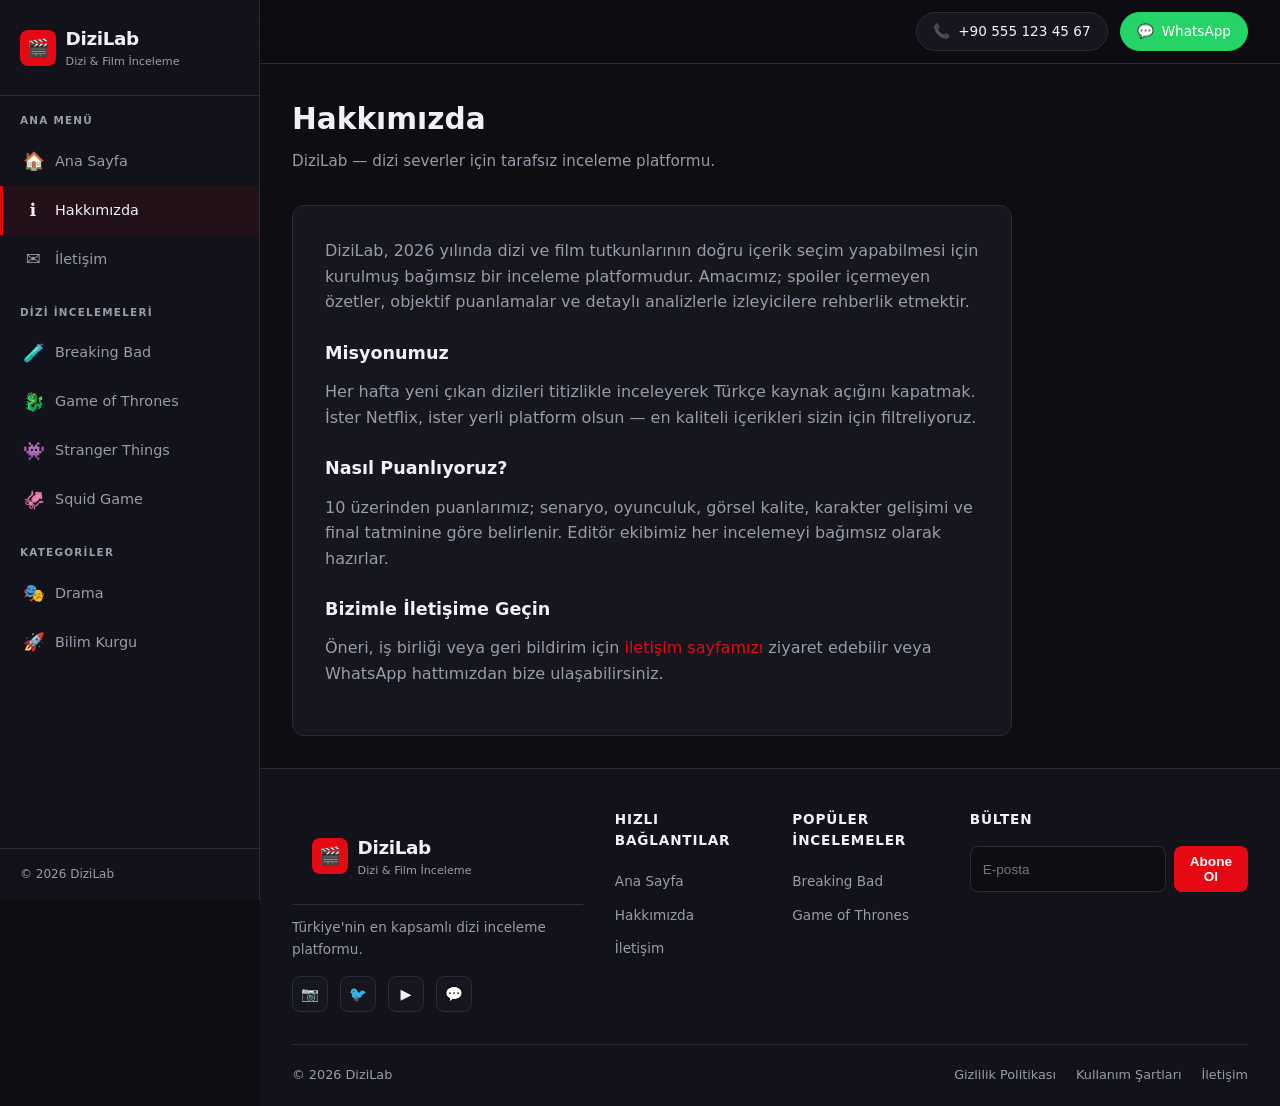
==== hakkimizda.html @ e3f66483 "Add files via upload" ====
<!DOCTYPE html>
<html lang="tr">
<head>
  <meta charset="UTF-8">
  <meta name="viewport" content="width=device-width, initial-scale=1.0">
  <meta name="description" content="DiziLab hakkında — misyonumuz ve ekibimiz.">
  <title>Hakkımızda | DiziLab</title>
  <link rel="stylesheet" href="css/style.css">
</head>
<body>
  <div class="sidebar-overlay"></div>
  <div class="layout">
    <aside class="sidebar">
      <div class="sidebar-logo">
        <a href="index.html"><div class="logo-icon">🎬</div><div><h1>DiziLab</h1><span>Dizi & Film İnceleme</span></div></a>
      </div>
      <nav class="sidebar-nav">
        <div class="nav-section">
          <div class="nav-section-title">Ana Menü</div>
          <a href="index.html" class="nav-link"><span class="icon">🏠</span> Ana Sayfa</a>
          <a href="hakkimizda.html" class="nav-link active"><span class="icon">ℹ️</span> Hakkımızda</a>
          <a href="iletisim.html" class="nav-link"><span class="icon">✉️</span> İletişim</a>
        </div>
        <div class="nav-section">
          <div class="nav-section-title">Dizi İncelemeleri</div>
          <a href="diziler/breaking-bad.html" class="nav-link"><span class="icon">🧪</span> Breaking Bad</a>
          <a href="diziler/game-of-thrones.html" class="nav-link"><span class="icon">🐉</span> Game of Thrones</a>
          <a href="diziler/stranger-things.html" class="nav-link"><span class="icon">👾</span> Stranger Things</a>
          <a href="diziler/squid-game.html" class="nav-link"><span class="icon">🦑</span> Squid Game</a>
        </div>
        <div class="nav-section">
          <div class="nav-section-title">Kategoriler</div>
          <a href="kategoriler/drama.html" class="nav-link"><span class="icon">🎭</span> Drama</a>
          <a href="kategoriler/bilim-kurgu.html" class="nav-link"><span class="icon">🚀</span> Bilim Kurgu</a>
        </div>
      </nav>
      <div class="sidebar-footer">© 2026 DiziLab</div>
    </aside>

    <div class="main-wrapper">
      <header class="topbar">
        <button class="menu-toggle" aria-label="Menüyü aç">☰</button>
        <div class="contact-links">
          <a href="tel:+905551234567" class="contact-btn phone">📞 <span class="label">+90 555 123 45 67</span></a>
          <a href="https://wa.me/905551234567" target="_blank" rel="noopener" class="contact-btn whatsapp">💬 <span class="label">WhatsApp</span></a>
        </div>
      </header>

      <main>
        <div class="page-header">
          <h2>Hakkımızda</h2>
          <p>DiziLab — dizi severler için tarafsız inceleme platformu.</p>
        </div>

        <div class="content-box">
          <p>DiziLab, 2026 yılında dizi ve film tutkunlarının doğru içerik seçim yapabilmesi için kurulmuş bağımsız bir inceleme platformudur. Amacımız; spoiler içermeyen özetler, objektif puanlamalar ve detaylı analizlerle izleyicilere rehberlik etmektir.</p>

          <h3 style="margin:1.5rem 0 0.75rem;font-size:1.1rem;">Misyonumuz</h3>
          <p>Her hafta yeni çıkan dizileri titizlikle inceleyerek Türkçe kaynak açığını kapatmak. İster Netflix, ister yerli platform olsun — en kaliteli içerikleri sizin için filtreliyoruz.</p>

          <h3 style="margin:1.5rem 0 0.75rem;font-size:1.1rem;">Nasıl Puanlıyoruz?</h3>
          <p>10 üzerinden puanlarımız; senaryo, oyunculuk, görsel kalite, karakter gelişimi ve final tatminine göre belirlenir. Editör ekibimiz her incelemeyi bağımsız olarak hazırlar.</p>

          <h3 style="margin:1.5rem 0 0.75rem;font-size:1.1rem;">Bizimle İletişime Geçin</h3>
          <p>Öneri, iş birliği veya geri bildirim için <a href="iletisim.html" style="color:var(--accent);">iletişim sayfamızı</a> ziyaret edebilir veya WhatsApp hattımızdan bize ulaşabilirsiniz.</p>
        </div>
      </main>

      <footer class="site-footer">
        <div class="footer-grid">
          <div class="footer-brand">
            <div class="sidebar-logo"><a href="index.html"><div class="logo-icon">🎬</div><div><h1>DiziLab</h1><span>Dizi & Film İnceleme</span></div></a></div>
            <p>Türkiye'nin en kapsamlı dizi inceleme platformu.</p>
            <div class="footer-social"><a href="#" class="social-icon">📷</a><a href="#" class="social-icon">🐦</a><a href="#" class="social-icon">▶️</a><a href="https://wa.me/905551234567" class="social-icon">💬</a></div>
          </div>
          <div class="footer-col"><h4>Hızlı Bağlantılar</h4><ul><li><a href="index.html">Ana Sayfa</a></li><li><a href="hakkimizda.html">Hakkımızda</a></li><li><a href="iletisim.html">İletişim</a></li></ul></div>
          <div class="footer-col"><h4>Popüler İncelemeler</h4><ul><li><a href="diziler/breaking-bad.html">Breaking Bad</a></li><li><a href="diziler/game-of-thrones.html">Game of Thrones</a></li></ul></div>
          <div class="footer-col"><h4>Bülten</h4><form class="footer-newsletter"><input type="email" placeholder="E-posta" required><button type="submit">Abone Ol</button></form></div>
        </div>
        <div class="footer-bottom"><span>© 2026 DiziLab</span><div class="footer-bottom-links"><a href="#">Gizlilik Politikası</a><a href="#">Kullanım Şartları</a><a href="iletisim.html">İletişim</a></div></div>
      </footer>
    </div>
  </div>
  <script src="js/main.js"></script>
</body>
</html>
---- css/style.css ----
/* ===== DiziLab — Dizi İnceleme Sitesi ===== */
:root {
  --bg-dark: #0d0d12;
  --bg-card: #16161f;
  --bg-sidebar: #12121a;
  --accent: #e50914;
  --accent-hover: #ff1a25;
  --gold: #f5c518;
  --text: #f0f0f5;
  --text-muted: #9a9aad;
  --border: #2a2a38;
  --sidebar-width: 260px;
  --header-height: 64px;
  --radius: 12px;
  --shadow: 0 8px 32px rgba(0, 0, 0, 0.45);
  --transition: 0.25s ease;
}

*,
*::before,
*::after {
  box-sizing: border-box;
  margin: 0;
  padding: 0;
}

html {
  scroll-behavior: smooth;
}

body {
  font-family: "Segoe UI", system-ui, -apple-system, sans-serif;
  background: var(--bg-dark);
  color: var(--text);
  line-height: 1.6;
  min-height: 100vh;
}

a {
  color: inherit;
  text-decoration: none;
}

img {
  max-width: 100%;
  display: block;
}

/* ===== Layout ===== */
.layout {
  display: flex;
  min-height: 100vh;
}

/* ===== Sidebar ===== */
.sidebar {
  width: var(--sidebar-width);
  background: var(--bg-sidebar);
  border-right: 1px solid var(--border);
  position: fixed;
  top: 0;
  left: 0;
  height: 100vh;
  overflow-y: auto;
  z-index: 100;
  display: flex;
  flex-direction: column;
  transition: transform var(--transition);
}

.sidebar-logo {
  padding: 1.5rem 1.25rem;
  border-bottom: 1px solid var(--border);
}

.sidebar-logo a {
  display: flex;
  align-items: center;
  gap: 0.6rem;
}

.sidebar-logo .logo-icon {
  width: 36px;
  height: 36px;
  background: var(--accent);
  border-radius: 8px;
  display: flex;
  align-items: center;
  justify-content: center;
  font-size: 1.1rem;
}

.sidebar-logo h1 {
  font-size: 1.15rem;
  font-weight: 700;
  letter-spacing: -0.02em;
}

.sidebar-logo span {
  display: block;
  font-size: 0.7rem;
  color: var(--text-muted);
  font-weight: 400;
}

.sidebar-nav {
  flex: 1;
  padding: 1rem 0;
}

.nav-section {
  margin-bottom: 1.25rem;
}

.nav-section-title {
  font-size: 0.65rem;
  text-transform: uppercase;
  letter-spacing: 0.12em;
  color: var(--text-muted);
  padding: 0 1.25rem 0.5rem;
  font-weight: 600;
}

.nav-link {
  display: flex;
  align-items: center;
  gap: 0.75rem;
  padding: 0.65rem 1.25rem;
  color: var(--text-muted);
  font-size: 0.9rem;
  transition: all var(--transition);
  border-left: 3px solid transparent;
}

.nav-link:hover,
.nav-link.active {
  color: var(--text);
  background: rgba(229, 9, 20, 0.08);
  border-left-color: var(--accent);
}

.nav-link .icon {
  font-size: 1.1rem;
  width: 1.25rem;
  text-align: center;
}

.sidebar-footer {
  padding: 1rem 1.25rem;
  border-top: 1px solid var(--border);
  font-size: 0.75rem;
  color: var(--text-muted);
}

/* ===== Main area ===== */
.main-wrapper {
  margin-left: var(--sidebar-width);
  flex: 1;
  display: flex;
  flex-direction: column;
  min-height: 100vh;
}

/* ===== Top bar ===== */
.topbar {
  height: var(--header-height);
  background: rgba(13, 13, 18, 0.92);
  backdrop-filter: blur(12px);
  border-bottom: 1px solid var(--border);
  display: flex;
  align-items: center;
  justify-content: flex-end;
  padding: 0 2rem;
  position: sticky;
  top: 0;
  z-index: 50;
}

.contact-links {
  display: flex;
  align-items: center;
  gap: 0.75rem;
}

.contact-btn {
  display: inline-flex;
  align-items: center;
  gap: 0.5rem;
  padding: 0.45rem 1rem;
  border-radius: 999px;
  font-size: 0.85rem;
  font-weight: 500;
  transition: all var(--transition);
  border: 1px solid var(--border);
}

.contact-btn.phone {
  background: var(--bg-card);
  color: var(--text);
}

.contact-btn.phone:hover {
  border-color: var(--gold);
  color: var(--gold);
}

.contact-btn.whatsapp {
  background: #25d366;
  border-color: #25d366;
  color: #fff;
}

.contact-btn.whatsapp:hover {
  background: #1ebe57;
  transform: translateY(-1px);
}

.menu-toggle {
  display: none;
  background: none;
  border: 1px solid var(--border);
  color: var(--text);
  padding: 0.4rem 0.6rem;
  border-radius: 8px;
  cursor: pointer;
  font-size: 1.2rem;
  margin-right: auto;
}

/* ===== Main content ===== */
main {
  flex: 1;
  padding: 2rem;
}

.page-header {
  margin-bottom: 2rem;
}

.page-header h2 {
  font-size: 1.85rem;
  font-weight: 700;
  margin-bottom: 0.35rem;
}

.page-header p {
  color: var(--text-muted);
  font-size: 0.95rem;
}

/* Hero */
.hero {
  background: linear-gradient(135deg, rgba(229, 9, 20, 0.15) 0%, rgba(13, 13, 18, 0) 60%),
    var(--bg-card);
  border: 1px solid var(--border);
  border-radius: var(--radius);
  padding: 2.5rem;
  margin-bottom: 2.5rem;
  display: grid;
  grid-template-columns: 1fr 280px;
  gap: 2rem;
  align-items: center;
}

.hero-content h2 {
  font-size: 2rem;
  margin-bottom: 0.75rem;
  line-height: 1.2;
}

.hero-content p {
  color: var(--text-muted);
  margin-bottom: 1.25rem;
  max-width: 520px;
}

.hero-badge {
  display: inline-block;
  background: var(--accent);
  color: #fff;
  font-size: 0.7rem;
  font-weight: 700;
  text-transform: uppercase;
  letter-spacing: 0.08em;
  padding: 0.25rem 0.65rem;
  border-radius: 4px;
  margin-bottom: 0.75rem;
}

.hero-poster img {
  border-radius: var(--radius);
  box-shadow: var(--shadow);
  width: 100%;
  aspect-ratio: 2/3;
  object-fit: cover;
}

.btn {
  display: inline-flex;
  align-items: center;
  gap: 0.4rem;
  padding: 0.6rem 1.25rem;
  border-radius: 8px;
  font-size: 0.9rem;
  font-weight: 600;
  transition: all var(--transition);
  cursor: pointer;
  border: none;
}

.btn-primary {
  background: var(--accent);
  color: #fff;
}

.btn-primary:hover {
  background: var(--accent-hover);
  transform: translateY(-1px);
}

.btn-outline {
  background: transparent;
  border: 1px solid var(--border);
  color: var(--text);
}

.btn-outline:hover {
  border-color: var(--text-muted);
}

/* Grid cards */
.section-title {
  font-size: 1.25rem;
  font-weight: 700;
  margin-bottom: 1.25rem;
  display: flex;
  align-items: center;
  gap: 0.5rem;
}

.section-title::before {
  content: "";
  width: 4px;
  height: 1.25rem;
  background: var(--accent);
  border-radius: 2px;
}

.card-grid {
  display: grid;
  grid-template-columns: repeat(auto-fill, minmax(200px, 1fr));
  gap: 1.25rem;
  margin-bottom: 2.5rem;
}

.card {
  background: var(--bg-card);
  border: 1px solid var(--border);
  border-radius: var(--radius);
  overflow: hidden;
  transition: all var(--transition);
}

.card:hover {
  transform: translateY(-4px);
  border-color: rgba(229, 9, 20, 0.4);
  box-shadow: var(--shadow);
}

.card-poster {
  position: relative;
  overflow: hidden;
}

.card-poster img {
  width: 100%;
  aspect-ratio: 2/3;
  object-fit: cover;
  transition: transform 0.4s ease;
}

.card:hover .card-poster img {
  transform: scale(1.05);
}

.card-rating {
  position: absolute;
  top: 0.5rem;
  right: 0.5rem;
  background: rgba(0, 0, 0, 0.75);
  color: var(--gold);
  font-size: 0.75rem;
  font-weight: 700;
  padding: 0.2rem 0.5rem;
  border-radius: 6px;
  display: flex;
  align-items: center;
  gap: 0.2rem;
}

.card-body {
  padding: 1rem;
}

.card-body h3 {
  font-size: 0.95rem;
  font-weight: 600;
  margin-bottom: 0.35rem;
}

.card-meta {
  font-size: 0.75rem;
  color: var(--text-muted);
  margin-bottom: 0.5rem;
}

.card-body p {
  font-size: 0.8rem;
  color: var(--text-muted);
  display: -webkit-box;
  -webkit-line-clamp: 2;
  -webkit-box-orient: vertical;
  overflow: hidden;
}

/* Review detail page */
.review-detail {
  display: grid;
  grid-template-columns: 280px 1fr;
  gap: 2.5rem;
  align-items: start;
}

.review-poster img {
  border-radius: var(--radius);
  box-shadow: var(--shadow);
  width: 100%;
  aspect-ratio: 2/3;
  object-fit: cover;
}

.review-info h2 {
  font-size: 2rem;
  margin-bottom: 0.5rem;
}

.review-meta {
  display: flex;
  flex-wrap: wrap;
  gap: 1rem;
  margin-bottom: 1.5rem;
  font-size: 0.85rem;
  color: var(--text-muted);
}

.review-meta span {
  display: inline-flex;
  align-items: center;
  gap: 0.35rem;
}

.rating-large {
  font-size: 1.5rem;
  color: var(--gold);
  font-weight: 700;
  margin-bottom: 1.5rem;
}

.review-content h3 {
  font-size: 1.1rem;
  margin: 1.5rem 0 0.75rem;
  color: var(--text);
}

.review-content p {
  color: var(--text-muted);
  margin-bottom: 1rem;
  font-size: 0.95rem;
}

.pros-cons {
  display: grid;
  grid-template-columns: 1fr 1fr;
  gap: 1.25rem;
  margin-top: 1.5rem;
}

.pros-cons-box {
  background: var(--bg-card);
  border: 1px solid var(--border);
  border-radius: var(--radius);
  padding: 1.25rem;
}

.pros-cons-box h4 {
  font-size: 0.9rem;
  margin-bottom: 0.75rem;
}

.pros-cons-box.pros h4 {
  color: #4ade80;
}

.pros-cons-box.cons h4 {
  color: #f87171;
}

.pros-cons-box ul {
  list-style: none;
  font-size: 0.85rem;
  color: var(--text-muted);
}

.pros-cons-box li {
  padding: 0.25rem 0;
  padding-left: 1.25rem;
  position: relative;
}

.pros-cons-box.pros li::before {
  content: "✓";
  position: absolute;
  left: 0;
  color: #4ade80;
}

.pros-cons-box.cons li::before {
  content: "✗";
  position: absolute;
  left: 0;
  color: #f87171;
}

/* About & Contact */
.content-box {
  background: var(--bg-card);
  border: 1px solid var(--border);
  border-radius: var(--radius);
  padding: 2rem;
  max-width: 720px;
}

.content-box p {
  color: var(--text-muted);
  margin-bottom: 1rem;
}

.contact-form {
  display: grid;
  gap: 1rem;
  max-width: 520px;
  margin-top: 1.5rem;
}

.form-group label {
  display: block;
  font-size: 0.85rem;
  margin-bottom: 0.35rem;
  color: var(--text-muted);
}

.form-group input,
.form-group textarea,
.form-group select {
  width: 100%;
  padding: 0.65rem 0.85rem;
  background: var(--bg-dark);
  border: 1px solid var(--border);
  border-radius: 8px;
  color: var(--text);
  font-family: inherit;
  font-size: 0.9rem;
  transition: border-color var(--transition);
}

.form-group input:focus,
.form-group textarea:focus,
.form-group select:focus {
  outline: none;
  border-color: var(--accent);
}

.form-group textarea {
  min-height: 120px;
  resize: vertical;
}

/* ===== Footer ===== */
.site-footer {
  background: var(--bg-sidebar);
  border-top: 1px solid var(--border);
  padding: 2.5rem 2rem 1.25rem;
}

.footer-grid {
  display: grid;
  grid-template-columns: 2fr 1fr 1fr 1fr;
  gap: 2rem;
  margin-bottom: 2rem;
}

.footer-brand p {
  color: var(--text-muted);
  font-size: 0.85rem;
  margin-top: 0.75rem;
  max-width: 280px;
}

.footer-col h4 {
  font-size: 0.85rem;
  text-transform: uppercase;
  letter-spacing: 0.06em;
  margin-bottom: 1rem;
  color: var(--text);
}

.footer-col ul {
  list-style: none;
}

.footer-col li {
  margin-bottom: 0.5rem;
}

.footer-col a {
  color: var(--text-muted);
  font-size: 0.85rem;
  transition: color var(--transition);
}

.footer-col a:hover {
  color: var(--accent);
}

.footer-social {
  display: flex;
  gap: 0.75rem;
  margin-top: 1rem;
}

.social-icon {
  width: 36px;
  height: 36px;
  border-radius: 8px;
  background: var(--bg-card);
  border: 1px solid var(--border);
  display: flex;
  align-items: center;
  justify-content: center;
  font-size: 0.9rem;
  transition: all var(--transition);
}

.social-icon:hover {
  background: var(--accent);
  border-color: var(--accent);
}

.footer-newsletter {
  display: flex;
  gap: 0.5rem;
  margin-top: 0.75rem;
}

.footer-newsletter input {
  flex: 1;
  padding: 0.5rem 0.75rem;
  background: var(--bg-dark);
  border: 1px solid var(--border);
  border-radius: 8px;
  color: var(--text);
  font-size: 0.85rem;
}

.footer-newsletter button {
  padding: 0.5rem 1rem;
  background: var(--accent);
  color: #fff;
  border: none;
  border-radius: 8px;
  cursor: pointer;
  font-size: 0.85rem;
  font-weight: 600;
}

.footer-bottom {
  border-top: 1px solid var(--border);
  padding-top: 1.25rem;
  display: flex;
  flex-wrap: wrap;
  justify-content: space-between;
  align-items: center;
  gap: 1rem;
  font-size: 0.8rem;
  color: var(--text-muted);
}

.footer-bottom-links {
  display: flex;
  gap: 1.25rem;
}

.footer-bottom-links a:hover {
  color: var(--text);
}

/* Overlay for mobile sidebar */
.sidebar-overlay {
  display: none;
  position: fixed;
  inset: 0;
  background: rgba(0, 0, 0, 0.6);
  z-index: 99;
}

/* ===== Responsive ===== */
@media (max-width: 900px) {
  .hero {
    grid-template-columns: 1fr;
  }

  .hero-poster {
    max-width: 220px;
    margin: 0 auto;
  }

  .review-detail {
    grid-template-columns: 1fr;
  }

  .review-poster {
    max-width: 240px;
    margin: 0 auto;
  }

  .footer-grid {
    grid-template-columns: 1fr 1fr;
  }

  .pros-cons {
    grid-template-columns: 1fr;
  }
}

@media (max-width: 768px) {
  .sidebar {
    transform: translateX(-100%);
  }

  .sidebar.open {
    transform: translateX(0);
  }

  .sidebar-overlay.open {
    display: block;
  }

  .main-wrapper {
    margin-left: 0;
  }

  .menu-toggle {
    display: block;
  }

  .topbar {
    justify-content: space-between;
  }

  main {
    padding: 1.25rem;
  }

  .contact-btn span.label {
    display: none;
  }

  .footer-grid {
    grid-template-columns: 1fr;
  }
}
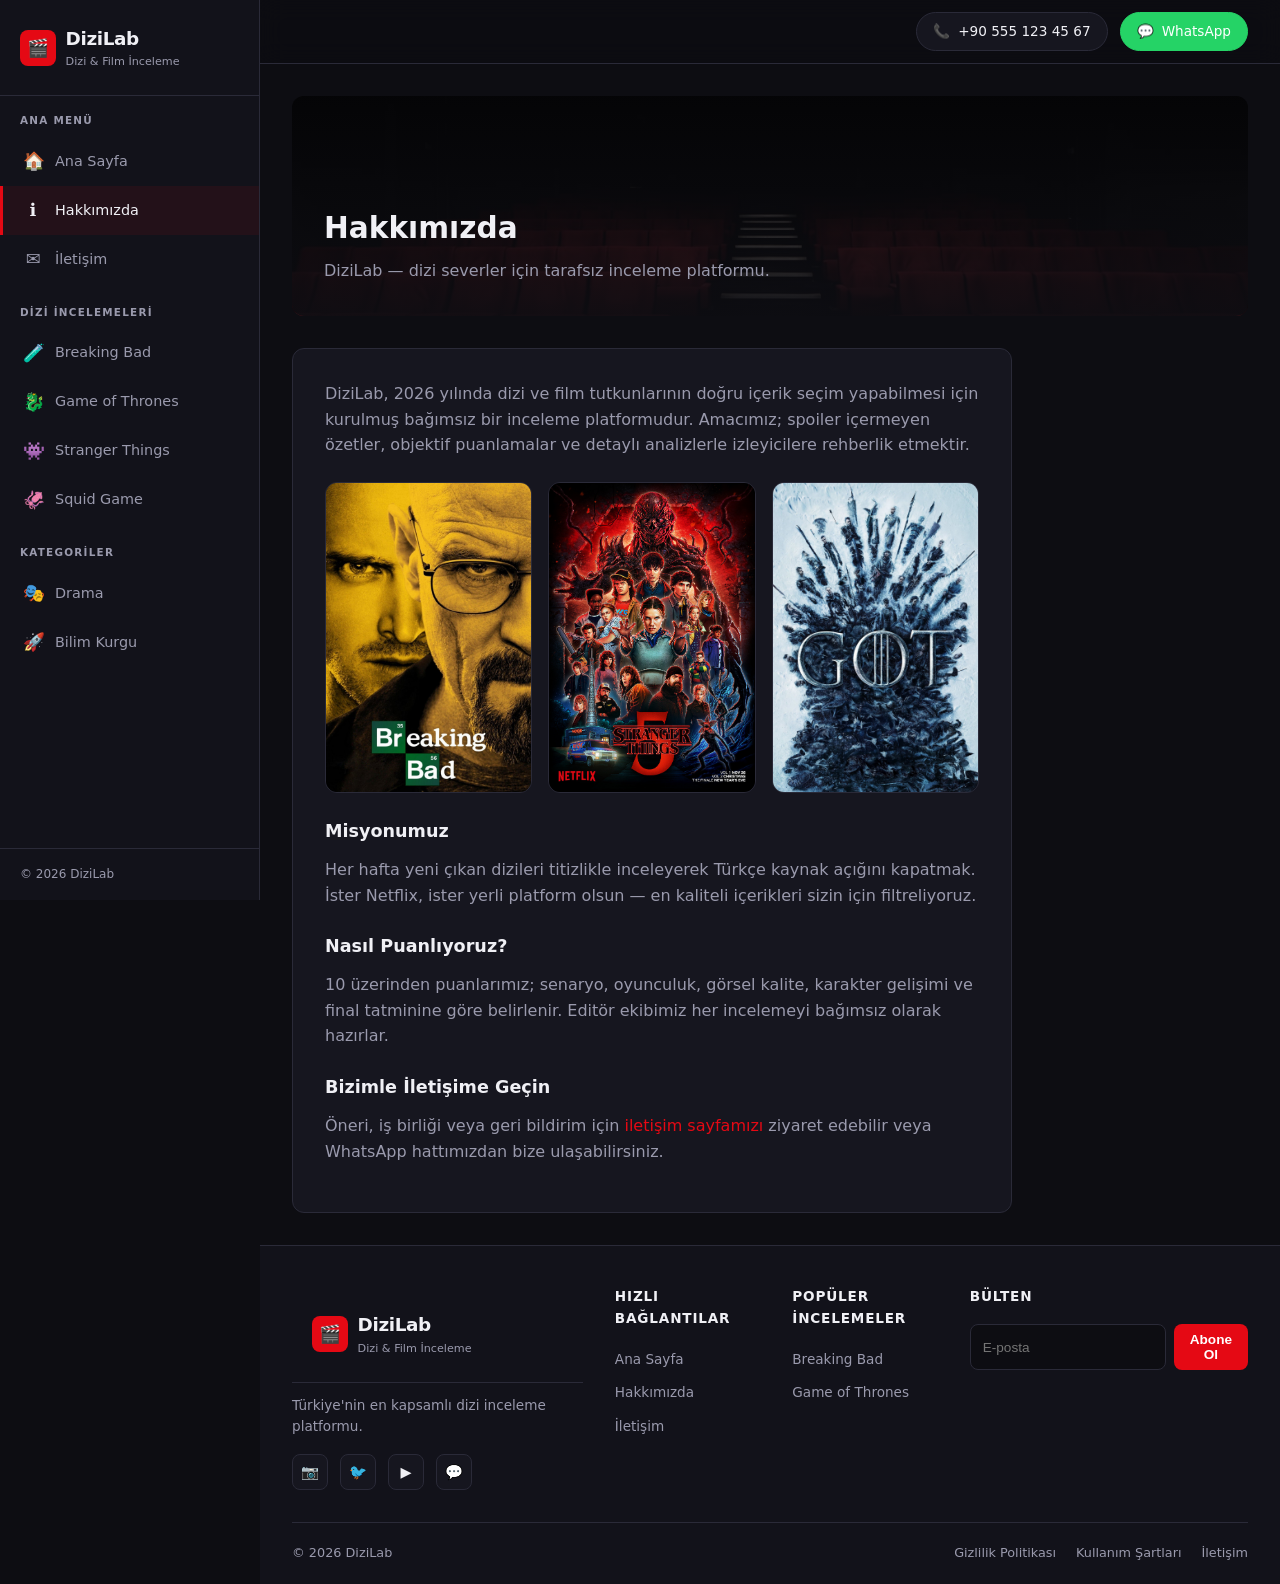
==== commit 1fe1ad02: "Add files via upload" ====
--- a/hakkimizda.html
+++ b/hakkimizda.html
@@ -47,13 +47,22 @@
       </header>
 
       <main>
-        <div class="page-header">
-          <h2>Hakkımızda</h2>
-          <p>DiziLab — dizi severler için tarafsız inceleme platformu.</p>
-        </div>
+        <section class="page-banner">
+          <img src="images/banner-sinema.jpg" alt="Sinema salonu">
+          <div class="page-banner-content">
+            <h2>Hakkımızda</h2>
+            <p>DiziLab — dizi severler için tarafsız inceleme platformu.</p>
+          </div>
+        </section>
 
         <div class="content-box">
           <p>DiziLab, 2026 yılında dizi ve film tutkunlarının doğru içerik seçim yapabilmesi için kurulmuş bağımsız bir inceleme platformudur. Amacımız; spoiler içermeyen özetler, objektif puanlamalar ve detaylı analizlerle izleyicilere rehberlik etmektir.</p>
+
+          <div class="about-gallery">
+            <img src="images/breaking-bad.jpg" alt="Breaking Bad afişi">
+            <img src="images/stranger-things.jpg" alt="Stranger Things afişi">
+            <img src="images/game-of-thrones.jpg" alt="Game of Thrones afişi">
+          </div>
 
           <h3 style="margin:1.5rem 0 0.75rem;font-size:1.1rem;">Misyonumuz</h3>
           <p>Her hafta yeni çıkan dizileri titizlikle inceleyerek Türkçe kaynak açığını kapatmak. İster Netflix, ister yerli platform olsun — en kaliteli içerikleri sizin için filtreliyoruz.</p>
--- a/css/style.css
+++ b/css/style.css
@@ -233,6 +233,46 @@
   padding: 2rem;
 }
 
+.page-banner {
+  position: relative;
+  border-radius: var(--radius);
+  overflow: hidden;
+  margin-bottom: 2rem;
+  min-height: 220px;
+  display: flex;
+  align-items: flex-end;
+}
+
+.page-banner img {
+  position: absolute;
+  inset: 0;
+  width: 100%;
+  height: 100%;
+  object-fit: cover;
+}
+
+.page-banner::after {
+  content: "";
+  position: absolute;
+  inset: 0;
+  background: linear-gradient(to top, rgba(13, 13, 18, 0.95) 0%, rgba(13, 13, 18, 0.35) 100%);
+}
+
+.page-banner-content {
+  position: relative;
+  z-index: 1;
+  padding: 2rem;
+}
+
+.page-banner-content h2 {
+  font-size: 1.85rem;
+  margin-bottom: 0.35rem;
+}
+
+.page-banner-content p {
+  color: var(--text-muted);
+}
+
 .page-header {
   margin-bottom: 2rem;
 }
@@ -293,6 +333,8 @@
   width: 100%;
   aspect-ratio: 2/3;
   object-fit: cover;
+  min-height: 320px;
+  background: var(--bg-dark);
 }
 
 .btn {
@@ -377,6 +419,8 @@
   aspect-ratio: 2/3;
   object-fit: cover;
   transition: transform 0.4s ease;
+  background: var(--bg-dark);
+  min-height: 280px;
 }
 
 .card:hover .card-poster img {
@@ -437,6 +481,23 @@
   width: 100%;
   aspect-ratio: 2/3;
   object-fit: cover;
+  min-height: 380px;
+  background: var(--bg-dark);
+}
+
+.about-gallery {
+  display: grid;
+  grid-template-columns: repeat(3, 1fr);
+  gap: 1rem;
+  margin: 1.5rem 0;
+}
+
+.about-gallery img {
+  border-radius: var(--radius);
+  aspect-ratio: 2/3;
+  object-fit: cover;
+  width: 100%;
+  border: 1px solid var(--border);
 }
 
 .review-info h2 {
@@ -740,6 +801,10 @@
   .pros-cons {
     grid-template-columns: 1fr;
   }
+
+  .about-gallery {
+    grid-template-columns: 1fr 1fr;
+  }
 }
 
 @media (max-width: 768px) {
